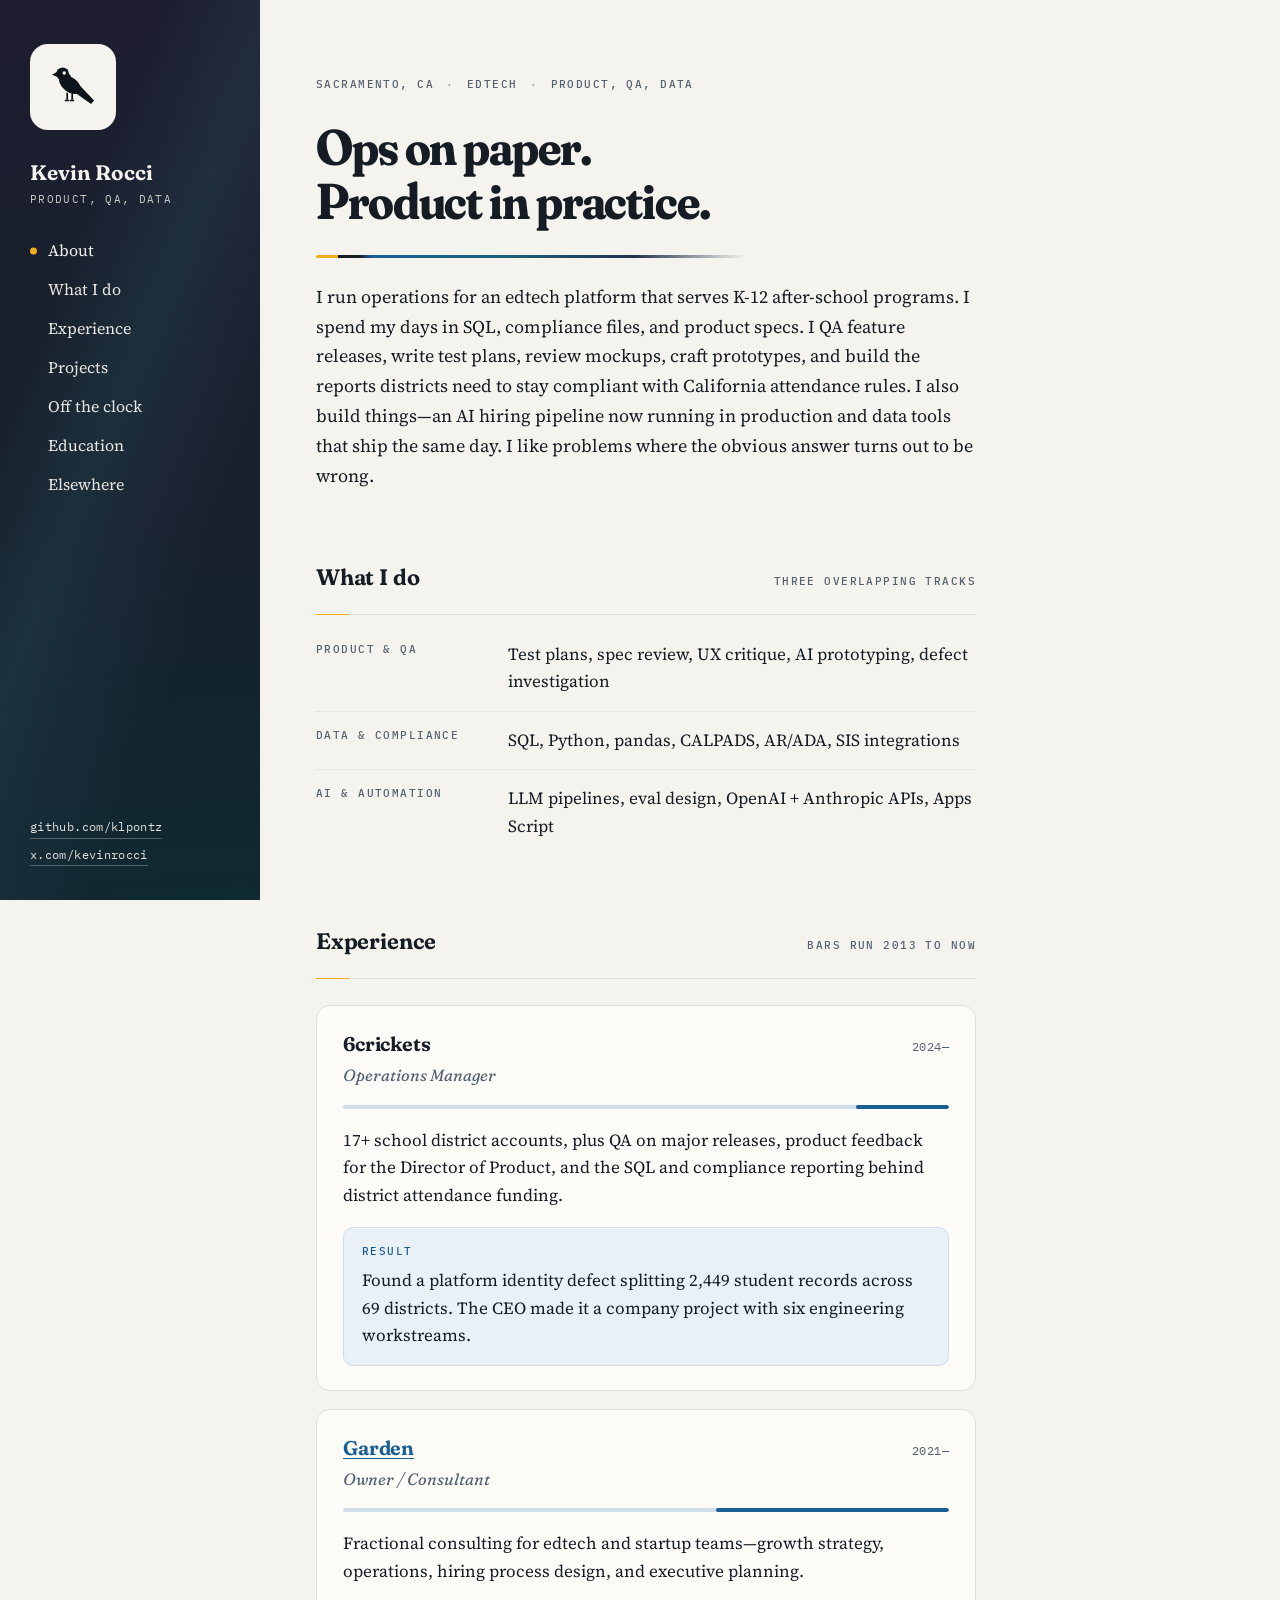
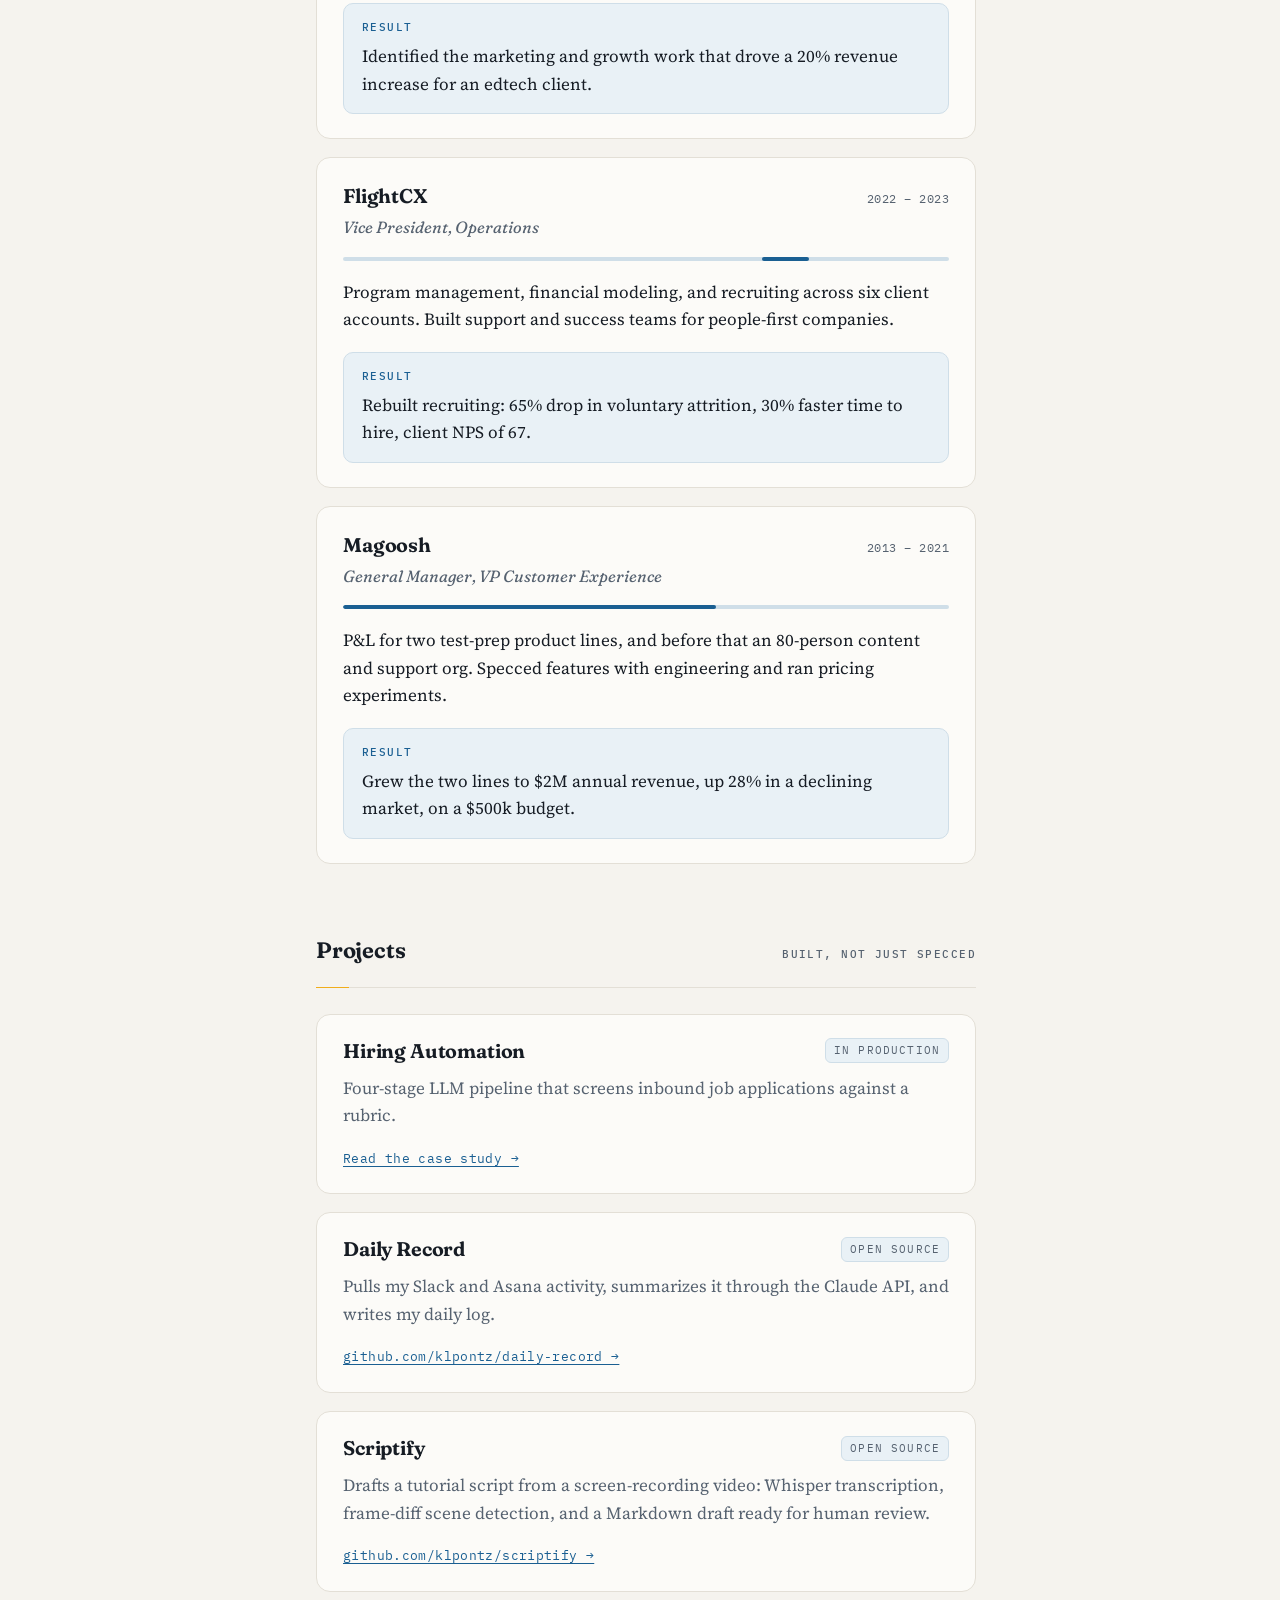
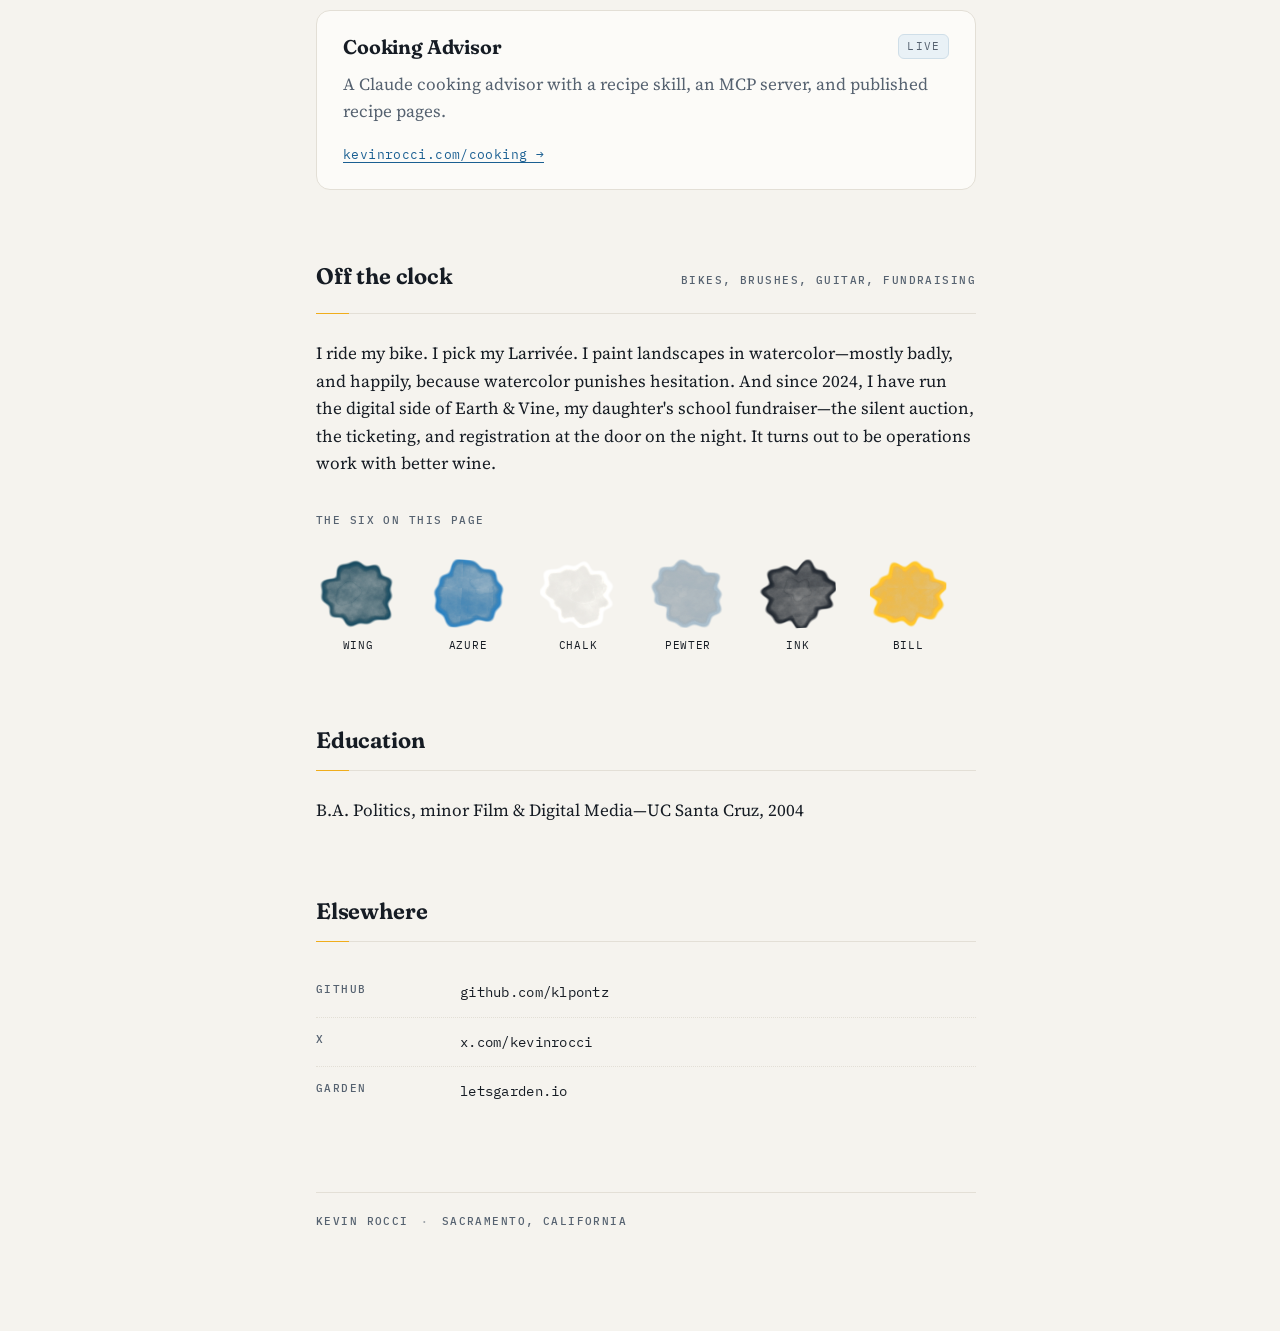
==== work/index.html @ 32b76dc8 "Landing page at /, professional site moves to /work/ Root becomes a plain two-link landing page in t" ====
<!doctype html>
<html lang="en">
<head>
<meta charset="utf-8">
<meta name="viewport" content="width=device-width, initial-scale=1">
<title>Kevin Rocci</title>
<meta name="description" content="Kevin Rocci—product, QA, data in edtech. Sacramento, California.">
<link rel="preconnect" href="https://fonts.googleapis.com">
<link rel="preconnect" href="https://fonts.gstatic.com" crossorigin>
<link rel="stylesheet" href="https://fonts.googleapis.com/css2?family=Fraunces:ital,opsz,wght,SOFT,WONK@0,9..144,300..900,0..100,0..1;1,9..144,300..900,0..100,0..1&family=Source+Serif+4:ital,opsz,wght@0,8..60,300..700;1,8..60,400..600&family=IBM+Plex+Mono:wght@400;500&display=swap">
<link rel="icon" href="../favicon.svg" type="image/svg+xml">
<link rel="stylesheet" href="../style.css">
</head>
<body class="home">

<div class="shell">

  <aside class="rail">
    <div class="monogram" role="img" aria-label="Yellow-billed magpie"><svg viewBox="0 0 32 32" aria-hidden="true"> <mask id="magpie-eye"> <rect width="32" height="32" fill="#fff"/> <circle cx="10.6" cy="7.4" r="1.05" fill="#000"/> </mask> <g fill="currentColor" mask="url(#magpie-eye)"> <path d="M0 -3.0 L16.5 -1.4 L16.5 1.4 L0 3.0 Z" transform="translate(15.6 14.6) rotate(41)"/> <ellipse cx="14.2" cy="14.6" rx="7.6" ry="4.5" transform="rotate(36 14.2 14.6)"/> <ellipse cx="11.2" cy="10.6" rx="3.7" ry="3.4"/> <circle cx="9.6" cy="7.9" r="3.9"/> <path d="M6.6 6.4 L3.1 8.4 L6.8 10.0 Z"/> <path d="M11.9 19.5h1.05v4.3h-1.05z M15.0 19.4h1.05v4.4h-1.05z"/> <path d="M10.9 23.8h2.7v0.95h-2.7z M14.0 23.8h2.7v0.95h-2.7z"/> </g> </svg></div>
    <div>
      <p class="rail-name">Kevin Rocci</p>
      <p class="rail-role">Product, QA, Data</p>
    </div>

    <nav class="nav" aria-label="Sections">
      <a href="#about">About</a>
      <a href="#what-i-do">What I do</a>
      <a href="#experience">Experience</a>
      <a href="#projects">Projects</a>
      <a href="#off-the-clock">Off the clock</a>
      <a href="#education">Education</a>
      <a href="#elsewhere">Elsewhere</a>
    </nav>

    <div class="rail-foot">
      <a href="https://github.com/klpontz">github.com/klpontz</a>
      <a href="https://x.com/kevinrocci">x.com/kevinrocci</a>
    </div>
  </aside>

  <main>
    <div class="col">

      <header id="about">
        <p class="label" style="margin:0 0 26px">Sacramento, CA  <span class="sep">·</span>  Edtech  <span class="sep">·</span>  Product, QA, Data</p>
        <h1>Ops on paper.<br>Product in practice.</h1>
        <div class="rule"></div>
        <p class="intro">I run operations for an edtech platform that serves K&#8209;12 after-school programs. I spend my days in SQL, compliance files, and product specs. I QA feature releases, write test plans, review mockups, craft prototypes, and build the reports districts need to stay compliant with California attendance rules. I also build things—an AI hiring pipeline now running in production and data tools that ship the same day. I like problems where the obvious answer turns out to be wrong.</p>
      </header>

      <section id="what-i-do">
        <div class="sec-head">
          <h2>What I do</h2>
          <p class="label">Three overlapping tracks</p>
        </div>
        <dl class="skills">
          <div class="skill">
            <dt class="label">Product &amp; QA</dt>
            <dd>Test plans, spec review, UX critique, AI prototyping, defect investigation</dd>
          </div>
          <div class="skill">
            <dt class="label">Data &amp; Compliance</dt>
            <dd>SQL, Python, pandas, CALPADS, AR/ADA, SIS integrations</dd>
          </div>
          <div class="skill">
            <dt class="label">AI &amp; Automation</dt>
            <dd>LLM pipelines, eval design, OpenAI + Anthropic APIs, Apps Script</dd>
          </div>
        </dl>
      </section>

      <section id="experience">
        <div class="sec-head">
          <h2>Experience</h2>
          <p class="label">Bars run 2013 to now</p>
        </div>

        <div class="cards">

          <article class="card">
            <div class="card-head">
              <div>
                <h3>6crickets</h3>
                <p class="binomial">Operations Manager</p>
              </div>
              <span class="when">2024—</span>
            </div>
            <div class="span"><i style="--a:84.6%; --w:15.4%"></i></div>
            <p class="did">17+ school district accounts, plus QA on major releases, product feedback for the Director of Product, and the SQL and compliance reporting behind district attendance funding.</p>
            <div class="note">
              <span class="label">Result</span>
              <p>Found a platform identity defect splitting 2,449 student records across 69 districts. The CEO made it a company project with six engineering workstreams.</p>
            </div>
          </article>

          <article class="card">
            <div class="card-head">
              <div>
                <h3><a href="https://letsgarden.io/">Garden</a></h3>
                <p class="binomial">Owner / Consultant</p>
              </div>
              <span class="when">2021—</span>
            </div>
            <div class="span"><i style="--a:61.5%; --w:38.5%"></i></div>
            <p class="did">Fractional consulting for edtech and startup teams—growth strategy, operations, hiring process design, and executive planning.</p>
            <div class="note">
              <span class="label">Result</span>
              <p>Identified the marketing and growth work that drove a 20% revenue increase for an edtech client.</p>
            </div>
          </article>

          <article class="card">
            <div class="card-head">
              <div>
                <h3>FlightCX</h3>
                <p class="binomial">Vice President, Operations</p>
              </div>
              <span class="when">2022 – 2023</span>
            </div>
            <div class="span"><i style="--a:69.2%; --w:7.7%"></i></div>
            <p class="did">Program management, financial modeling, and recruiting across six client accounts. Built support and success teams for people-first companies.</p>
            <div class="note">
              <span class="label">Result</span>
              <p>Rebuilt recruiting: 65% drop in voluntary attrition, 30% faster time to hire, client NPS of 67.</p>
            </div>
          </article>

          <article class="card">
            <div class="card-head">
              <div>
                <h3>Magoosh</h3>
                <p class="binomial">General Manager, VP Customer Experience</p>
              </div>
              <span class="when">2013 – 2021</span>
            </div>
            <div class="span"><i style="--a:0%; --w:61.5%"></i></div>
            <p class="did">P&amp;L for two test-prep product lines, and before that an 80-person content and support org. Specced features with engineering and ran pricing experiments.</p>
            <div class="note">
              <span class="label">Result</span>
              <p>Grew the two lines to $2M annual revenue, up 28% in a declining market, on a $500k budget.</p>
            </div>
          </article>

        </div>
      </section>

      <section id="projects">
        <div class="sec-head">
          <h2>Projects</h2>
          <p class="label">Built, not just specced</p>
        </div>

        <div class="cards proj">

          <article class="card">
            <div class="card-head">
              <h3>Hiring Automation</h3>
              <span class="tag">In production</span>
            </div>
            <p class="did">Four-stage LLM pipeline that screens inbound job applications against a rubric.</p>
            <p class="go-row"><a class="go" href="hiring-automation/">Read the case study &rarr;</a></p>
          </article>

          <article class="card">
            <div class="card-head">
              <h3>Daily Record</h3>
              <span class="tag">Open source</span>
            </div>
            <p class="did">Pulls my Slack and Asana activity, summarizes it through the Claude API, and writes my daily log.</p>
            <p class="go-row"><a class="go" href="https://github.com/klpontz/daily-record">github.com/klpontz/daily-record &rarr;</a></p>
          </article>

          <article class="card">
            <div class="card-head">
              <h3>Scriptify</h3>
              <span class="tag">Open source</span>
            </div>
            <p class="did">Drafts a tutorial script from a screen-recording video: Whisper transcription, frame-diff scene detection, and a Markdown draft ready for human review.</p>
            <p class="go-row"><a class="go" href="https://github.com/klpontz/scriptify">github.com/klpontz/scriptify &rarr;</a></p>
          </article>

          <article class="card">
            <div class="card-head">
              <h3>Cooking Advisor</h3>
              <span class="tag">Live</span>
            </div>
            <p class="did">A Claude cooking advisor with a recipe skill, an MCP server, and published recipe pages.</p>
            <p class="go-row"><a class="go" href="/cooking/">kevinrocci.com/cooking &rarr;</a></p>
          </article>

        </div>
      </section>

      <section id="off-the-clock">
        <div class="sec-head">
          <h2>Off the clock</h2>
          <p class="label">Bikes, brushes, guitar, fundraising</p>
        </div>
        <p style="margin:0">I ride my bike. I pick my Larriv&eacute;e. I paint landscapes in watercolor&mdash;mostly badly, and happily, because watercolor punishes hesitation. And since 2024, I have run the digital side of Earth &amp; Vine, my daughter's school fundraiser&mdash;the silent auction, the ticketing, and registration at the door on the night. It turns out to be operations work with better wine.</p>

        <p class="label" style="margin:34px 0 0">The six on this page</p>
        <div class="swatches">
          <div class="chip-wrap"><div class="chip c1"></div><span class="chip-name">Wing</span></div>
          <div class="chip-wrap"><div class="chip c2"></div><span class="chip-name">Azure</span></div>
          <div class="chip-wrap"><div class="chip c3"></div><span class="chip-name">Chalk</span></div>
          <div class="chip-wrap"><div class="chip c4"></div><span class="chip-name">Pewter</span></div>
          <div class="chip-wrap"><div class="chip c5"></div><span class="chip-name">Ink</span></div>
          <div class="chip-wrap"><div class="chip c6"></div><span class="chip-name">Bill</span></div>
        </div>
      </section>

      <section id="education">
        <div class="sec-head">
          <h2>Education</h2>
        </div>
        <p style="margin:0">B.A. Politics, minor Film &amp; Digital Media—UC Santa Cruz, 2004</p>
      </section>

      <section id="elsewhere">
        <div class="sec-head">
          <h2>Elsewhere</h2>
        </div>
        <div class="links">
          <a href="https://github.com/klpontz">
            <span class="label">GitHub</span>
            <span class="dest">github.com/klpontz</span>
          </a>
          <a href="https://x.com/kevinrocci">
            <span class="label">X</span>
            <span class="dest">x.com/kevinrocci</span>
          </a>
          <a href="https://letsgarden.io/">
            <span class="label">Garden</span>
            <span class="dest">letsgarden.io</span>
          </a>
        </div>

        <footer>
          <p class="label" style="margin:0">Kevin Rocci  <span class="sep">·</span>  Sacramento, California</p>
        </footer>
      </section>

    </div>
  </main>
</div>

<script src="../nav.js"></script>
</body>
</html>
---- style.css ----
/* ------------------------------------------------------------------
   kevinrocci.com — shared stylesheet

   Palette      Yellow-billed magpie (Pica nuttalli), a Central Valley
                endemic. Two large neutral fields interrupted by two
                saturated marks — the iridescent wing and the bill.
                See the :root block for the six values and the reasoning.

   Layout       Fixed 260px iridescent rail, chalk content column.
                Collapses to a top bar under 880px.
   Type         Fraunces (display, WONK axis on — the wobble is the
                point), Source Serif 4 (body), IBM Plex Mono (labels).
   Cards        Field-guide entries, not data tables. Employer reads as
                a common name, role as its binomial in italic. Each card
                carries a span bar on a shared 2013–now axis, so reading
                down the stack shows the arc.
   Theme        Deliberately single-theme. Every color painted
                explicitly, so the page holds on any ground.
   Swatches     Real PNG washes, generated by tools/make-swatches.py
                into img/magpie/. Re-run to reroll, or change SEED for a
                different set of accidents. To use hand-painted scans
                instead, drop them in under the same six filenames.

   Page classes body.home and body.case carry the few divergences.
   ------------------------------------------------------------------ */

:root {
  /* ------------------------------------------------------------------
     Yellow-billed magpie (Pica nuttalli) — a Central Valley endemic,
     which is to say it lives here and almost nowhere else.

     The bird is built from two enormous neutral fields interrupted by
     exactly two saturated marks: the iridescent wing and the bill. The
     page is built the same way. Nothing sits in the middle.

     The black is never #000 — a magpie's black is structural colour,
     shifting blue, green and violet with the angle of the light. The
     rail carries that shift. The white is warm, not paper-white.
     ------------------------------------------------------------------ */
  --ground:    #F5F3EE;  /* belly and scapulars */
  --surface:   #FCFBF8;  /* the same, one step up */
  --text:      #161C24;  /* head and breast */
  --text-soft: #566270;
  --rail-bg:   #17202B;  /* base of the iridescent black */
  --rail-deep: #0E141B;
  --rail-fg-rgb: 245, 243, 238;
  --accent:    #1A5F92;  /* the blue that catches the light */
  --fill-edge: #CFDEE8;
  --fill:      #E9F1F6;
  --spark:     #F0AD1B;  /* bill and eye ring */
  --line:      #E3DFD6;

  /* Iridescence, sampled across the wing and tail. Violet at the head
     end, teal at the tail end — the direction the bird actually runs. */
  --irid-violet: #1E1D30;
  --irid-blue:   #17202B;
  --irid-teal:   #102A31;

  --rail-w: 260px;
  --display: "Fraunces", "Source Serif 4", Charter, Georgia, serif;
  --serif: "Source Serif 4", Charter, "Iowan Old Style", Georgia, serif;
  --mono:  "IBM Plex Mono", ui-monospace, SFMono-Regular, Menlo, monospace;
}

* { box-sizing: border-box; }

html { -webkit-text-size-adjust: 100%; }

body {
  margin: 0;
  background: var(--ground);
  color: var(--text);
  font-family: var(--serif);
  font-size: 17px;
  line-height: 1.62;
  -webkit-font-smoothing: antialiased;
}

img { max-width: 100%; }

a { color: var(--accent); text-decoration-thickness: 1px; text-underline-offset: 3px; }
a:hover { color: var(--text); text-decoration-color: var(--spark); }
:focus-visible { outline: 2px solid var(--spark); outline-offset: 3px; border-radius: 4px; }

/* Separator in metadata strips. It is a word of its own, so the line
   can break either side of it — &nbsp; on both sides glues the whole
   strip into one token and overflows narrow screens. */
.sep { opacity: 0.55; padding: 0 0.35em; }

.label {
  font-family: var(--mono);
  font-size: 11px;
  font-weight: 500;
  letter-spacing: 0.13em;
  text-transform: uppercase;
  color: var(--text-soft);
}

/* ---------- shell ---------- */

.shell { display: flex; min-height: 100vh; align-items: stretch; }

/* ---------- rail ---------- */

.rail {
  width: var(--rail-w);
  flex: 0 0 var(--rail-w);
  /* Structural colour, not pigment. A magpie's black is an
     interference effect, so it shifts violet at the head and teal down
     the tail. Two stacked gradients: the body shift, and a soft sheen
     raking across it the way light catches the barbs. */
  background:
    linear-gradient(112deg,
      transparent 26%,
      rgba(64, 148, 168, 0.13) 45%,
      rgba(96, 122, 190, 0.07) 56%,
      transparent 72%),
    linear-gradient(176deg,
      var(--irid-violet) 0%,
      var(--irid-blue) 42%,
      var(--irid-blue) 58%,
      var(--irid-teal) 100%);
  background-color: var(--rail-bg);
  color: var(--ground);
  padding: 44px 30px 34px;
  display: flex;
  flex-direction: column;
  gap: 30px;
  position: sticky;
  top: 0;
  height: 100vh;
}
body.case .rail { padding: 40px 30px 34px; gap: 26px; }

.back {
  font-family: var(--mono);
  font-size: 11.5px;
  letter-spacing: 0.08em;
  text-transform: uppercase;
  color: rgba(var(--rail-fg-rgb), 0.88);
  text-decoration: none;
}
.back:hover { color: var(--spark); }

/* The white block on the dark rail is the magpie's scapular patch —
   the one hard-edged white shape on an otherwise black bird. It is why
   the mark sits in a filled box rather than floating free, and why the
   favicon repeats the same box. */
.monogram {
  width: 86px; height: 86px;
  background: var(--ground);
  color: var(--rail-deep);
  display: grid; place-items: center;
  border-radius: 18px;
  text-decoration: none;
}
.monogram svg { width: 52px; height: 52px; display: block; }
body.case .monogram { width: 74px; height: 74px; border-radius: 16px; }
body.case .monogram svg { width: 45px; height: 45px; }
a.monogram:hover { color: var(--accent); }

.rail-name { font-size: 21px; font-weight: 600; line-height: 1.2; margin: 0; }
body.case .rail-name { font-size: 19px; line-height: 1.25; }

.rail-role {
  font-family: var(--mono); font-size: 10.5px; letter-spacing: 0.13em;
  text-transform: uppercase; color: rgba(var(--rail-fg-rgb), 0.80); margin: 6px 0 0;
}

.nav { display: flex; flex-direction: column; gap: 1px; margin-top: -6px; }
body.case .nav { margin-top: 0; }

.nav a {
  position: relative; display: block;
  padding: 6px 0 6px 18px;
  font-size: 16px;
  color: rgba(var(--rail-fg-rgb), 0.94);
  text-decoration: none;
  transition: color 140ms ease;
}
body.case .nav a { padding: 5px 0 5px 18px; font-size: 15.5px; }

.nav a::before {
  content: ""; position: absolute; left: 0; top: 50%;
  width: 7px; height: 7px; border-radius: 50%;
  background: var(--spark);
  transform: translateY(-50%) scale(0);
  transition: transform 160ms ease;
}
.nav a:hover, .nav a.is-active { color: var(--ground); }
.nav a.is-active::before { transform: translateY(-50%) scale(1); }

.rail-foot { margin-top: auto; display: flex; flex-direction: column; gap: 6px; }
.rail-foot a {
  font-family: var(--mono); font-size: 12px; letter-spacing: 0.03em;
  color: rgba(var(--rail-fg-rgb), 0.92); text-decoration: none;
  border-bottom: 1px solid rgba(var(--rail-fg-rgb), 0.28);
  align-self: flex-start; padding-bottom: 1px;
}
.rail-foot a:hover { color: var(--ground); border-bottom-color: var(--spark); }

/* ---------- content ---------- */

main { flex: 1 1 auto; min-width: 0; padding: 76px 56px 100px; }
body.case main { padding: 72px 56px 110px; }

.col { max-width: 660px; }
body.case .col { max-width: 680px; }

h1 {
  font-size: clamp(2.4rem, 4.6vw, 3.15rem);
  font-weight: 600; line-height: 1.08; letter-spacing: -0.015em;
  margin: 0; text-wrap: balance;
}
body.case h1 { font-size: clamp(2.2rem, 4.2vw, 2.95rem); line-height: 1.1; }

/* The rule reads left to right the way the bird does: bill, head,
   wing, then that ridiculous tail running out to nothing. A
   yellow-billed magpie's tail is longer than its body, so the rule is
   long and thin rather than short and thick. */
.rule {
  width: 100%;
  max-width: 430px;
  height: 3px;
  border-radius: 2px;
  margin: 26px 0 24px;
  background: linear-gradient(90deg,
    var(--spark) 0, var(--spark) 22px,
    var(--text) 22px, var(--text) 42px,
    var(--accent) 56px,
    #1C5E77 46%,
    #23324F 74%,
    rgba(35, 50, 79, 0) 100%);
}
body.case .rule { margin: 24px 0 26px; }

.intro { margin: 0; font-size: 18px; line-height: 1.66; }
.lede { font-size: 18.5px; line-height: 1.6; margin: 0; }

section { margin-top: 68px; scroll-margin-top: 28px; }
body.case section { margin-top: 60px; scroll-margin-top: 26px; }

h2 { font-size: 1.4rem; font-weight: 600; letter-spacing: -0.008em; margin: 0; }
body.case h2 { font-size: 1.45rem; letter-spacing: -0.01em; margin: 0 0 18px; text-wrap: balance; }
h2 .n {
  font-family: var(--mono); font-size: 12px; font-weight: 500;
  letter-spacing: 0.1em; color: var(--accent);
  display: block; margin-bottom: 7px;
}

body.case p { margin: 0 0 17px; }
body.case section p:last-child { margin-bottom: 0; }

strong { font-weight: 600; }

.sec-head {
  display: flex; align-items: baseline; justify-content: space-between; gap: 24px;
  padding-bottom: 12px; margin-bottom: 26px;
  /* A hairline that starts as bill yellow and hands off to the rule
     colour, so every section carries a trace of the same bird. */
  border-bottom: 1px solid transparent;
  border-image: linear-gradient(90deg,
    var(--spark) 0, var(--spark) 34px,
    var(--line) 34px, var(--line) 100%) 1;
}
.sec-head .label { text-align: right; }

/* ---------- what I do ---------- */

.skills { margin: 0; }
.skill {
  display: grid; grid-template-columns: 172px 1fr; gap: 20px;
  padding: 15px 0; border-top: 1px dotted var(--line);
}
.skill:first-child { border-top: none; padding-top: 0; }
.skill dd { margin: 0; }

/* ---------- field-guide cards ---------- */

.cards { display: flex; flex-direction: column; gap: 18px; }

.card {
  background: var(--surface);
  border: 1px solid var(--line);
  border-radius: 14px;
  padding: 22px 26px 24px;
}

.card-head {
  display: flex; align-items: baseline; justify-content: space-between;
  gap: 18px; flex-wrap: wrap;
}
.card-head h3 { margin: 0; font-size: 1.24rem; font-weight: 600; letter-spacing: -0.008em; }
.card-head .when {
  font-family: var(--mono); font-size: 12px; letter-spacing: 0.04em;
  color: var(--text-soft); white-space: nowrap; font-variant-numeric: tabular-nums;
}
.binomial { font-style: italic; font-size: 1.02rem; color: var(--text-soft); margin: 2px 0 0; }

/* span bar on a shared 2013–now axis */
.span {
  height: 4px; background: var(--fill-edge); border-radius: 3px;
  margin: 16px 0 18px; position: relative; overflow: hidden;
}
.span i {
  position: absolute; top: 0; bottom: 0;
  left: var(--a); width: var(--w); min-width: 9px;
  background: var(--accent); border-radius: 3px;
}

.card p.did { margin: 0; }

.note {
  background: var(--fill);
  border: 1px solid var(--fill-edge);
  border-radius: 10px;
  padding: 15px 18px;
  margin-top: 18px;
}
.note .label { display: block; margin-bottom: 6px; color: var(--accent); }
.note p { margin: 0; }
body.case .note { border-radius: 12px; padding: 18px 22px; margin: 22px 0; }
body.case .note p:last-child { margin-bottom: 0; }

/* ---------- projects ---------- */

.proj .card { padding: 20px 26px 22px; }
.proj .card-head { align-items: center; }
.proj p.did { margin-top: 8px; color: var(--text-soft); }
.proj .go { font-family: var(--mono); font-size: 12.5px; letter-spacing: 0.03em; }
.proj .go-row { margin: 14px 0 0; }

.tag {
  font-family: var(--mono); font-size: 10.5px; letter-spacing: 0.11em;
  text-transform: uppercase; color: var(--text-soft);
  background: var(--fill); border: 1px solid var(--fill-edge);
  padding: 3px 8px; border-radius: 6px; white-space: nowrap;
}

/* ---------- watercolor swatches ---------- */

.swatches { display: flex; flex-wrap: wrap; gap: 26px; margin-top: 30px; }
.chip-wrap { width: 84px; text-align: center; }
.chip {
  width: 76px; height: 68px; margin: 0 auto 9px;
  background-repeat: no-repeat;
  background-position: center;
  background-size: contain;
}
.chip-name {
  font-family: var(--mono); font-size: 10.5px; letter-spacing: 0.07em;
  text-transform: uppercase; display: block; color: var(--text);
}
.chip-src {
  font-size: 12.5px; font-style: italic; color: var(--text-soft);
  display: block; line-height: 1.3; margin-top: 2px;
}

.c1 { background-image: url("img/magpie/swatch-wing.png");   transform: rotate(-4deg); }
.c2 { background-image: url("img/magpie/swatch-azure.png");  transform: rotate(3deg); }
.c3 { background-image: url("img/magpie/swatch-chalk.png");  transform: rotate(-2deg); }
.c4 { background-image: url("img/magpie/swatch-pewter.png"); transform: rotate(5deg); }
.c5 { background-image: url("img/magpie/swatch-ink.png");    transform: rotate(-3deg); }
.c6 { background-image: url("img/magpie/swatch-bill.png");   transform: rotate(2deg); }

/* ---------- link list ---------- */

.links { display: flex; flex-direction: column; }
.links a {
  display: grid; grid-template-columns: 124px 1fr; gap: 20px;
  padding: 13px 0; border-top: 1px dotted var(--line);
  text-decoration: none; color: var(--text);
}
.links a:first-child { border-top: none; }
.links a:hover .dest { color: var(--accent); text-decoration: underline; text-underline-offset: 3px; }
.dest { font-family: var(--mono); font-size: 14px; letter-spacing: 0.02em; }


/* ---------- case study only ---------- */

.meta {
  margin: 30px 0 0;
  border-top: 1px solid var(--line);
  border-bottom: 1px solid var(--line);
  padding: 6px 0;
}
.meta div { display: grid; grid-template-columns: 92px 1fr; gap: 20px; padding: 9px 0; }
.meta div + div { border-top: 1px dotted var(--line); }
.meta p { margin: 0; font-size: 16px; }

/* the four stages are a real sequence, so they are numbered */
.stages { list-style: none; margin: 0; padding: 0; counter-reset: s; }
.stages li {
  counter-increment: s;
  display: grid; grid-template-columns: 46px 1fr; gap: 20px;
  padding: 16px 0;
  border-top: 1px solid var(--line);
}
.stages li:first-child { border-top: none; padding-top: 4px; }
.stages li::before {
  content: counter(s, decimal-leading-zero);
  font-family: var(--mono); font-size: 13px; color: var(--accent);
  padding-top: 4px;
}
.stages h3 { margin: 0 0 3px; font-size: 1.06rem; font-weight: 600; }
.stages p { margin: 0; color: var(--text-soft); }

.find { margin: 26px 0; }
.find h3 { font-size: 1.06rem; font-weight: 600; margin: 0 0 6px; text-wrap: balance; }
.find + .find { border-top: 1px solid var(--line); padding-top: 22px; }

ul.plain { margin: 0 0 17px; padding-left: 20px; }
ul.plain li { margin-bottom: 8px; }

.scroller { overflow-x: auto; border-radius: 12px; border: 1px solid var(--line); background: var(--surface); }
table { border-collapse: collapse; width: 100%; min-width: 520px; font-size: 15.5px; }
th, td { text-align: left; padding: 12px 18px; vertical-align: top; }
thead th {
  font-family: var(--mono); font-size: 10.5px; letter-spacing: 0.12em;
  text-transform: uppercase; color: var(--text-soft); font-weight: 500;
  border-bottom: 1px solid var(--line);
}
tbody tr + tr td { border-top: 1px dotted var(--line); }
tbody td:first-child { padding-right: 26px; }

/* ---------- footer ---------- */

footer { margin-top: 76px; padding-top: 20px; border-top: 1px solid var(--line); }
body.case footer {
  margin-top: 66px;
  display: flex; flex-wrap: wrap; gap: 14px 26px; align-items: baseline;
}

/* ---------- motion ---------- */

@media (prefers-reduced-motion: reduce) { * { transition: none !important; } }

/* ---------- narrow ---------- */

@media (max-width: 880px) {
  .shell { flex-direction: column; }
  .rail, body.case .rail {
    width: 100%; flex: none; height: auto; position: static;
    padding: 26px 24px 22px; gap: 18px;
  }
  .monogram, body.case .monogram { width: 58px; height: 58px; font-size: 24px; border-radius: 11px; }
  .nav, body.case .nav { flex-direction: row; flex-wrap: wrap; gap: 4px 20px; margin-top: 0; }
  .nav a, body.case .nav a { padding: 2px 0 2px 15px; font-size: 15px; }
  .rail-foot { margin-top: 4px; flex-direction: row; flex-wrap: wrap; gap: 16px; }
  main, body.case main { padding: 40px 24px 64px; }
  .skill { grid-template-columns: 1fr; gap: 4px; }
  .card { padding: 19px 20px 21px; }
  .links a { grid-template-columns: 1fr; gap: 3px; }
  .meta div { grid-template-columns: 1fr; gap: 2px; }
  .stages li { grid-template-columns: 1fr; gap: 4px; }
  .stages li::before { padding-top: 0; }
}

/* ------------------------------------------------------------------
   Display face — Fraunces with the WONK axis on.

   Fraunces is a variable "old-style" face with two joy axes: SOFT
   rounds the terminals, WONK swaps in the wobbly single-storey
   alternates. Both are turned up here on purpose. The body face stays
   Source Serif 4, which is quiet enough to read a long case study in.
   Set opsz per size so the large type keeps its contrast.
   ------------------------------------------------------------------ */

h1, h2, h3, .rail-name, .monogram {
  font-family: var(--display);
  font-variation-settings: "SOFT" 60, "WONK" 1;
  font-optical-sizing: auto;
}

h1 {
  font-weight: 700;
  letter-spacing: -0.022em;
  font-variation-settings: "opsz" 120, "SOFT" 70, "WONK" 1;
}
body.case h1 { font-variation-settings: "opsz" 96, "SOFT" 70, "WONK" 1; }

h2 { font-weight: 650; font-variation-settings: "opsz" 40, "SOFT" 60, "WONK" 1; }
h3, .card-head h3 { font-weight: 650; font-variation-settings: "opsz" 24, "SOFT" 60, "WONK" 1; }

.rail-name { font-weight: 650; font-variation-settings: "opsz" 24, "SOFT" 60, "WONK" 1; }
.monogram { font-weight: 700; font-variation-settings: "opsz" 72, "SOFT" 80, "WONK" 1; }

/* The binomial reads as a field-guide sub-name, so it takes the
   display face in italic rather than the body italic. */
.binomial {
  font-family: var(--display);
  font-variation-settings: "opsz" 20, "SOFT" 70, "WONK" 1;
  font-weight: 400;
}

/* ------------------------------------------------------------------
   Small moments — the difference between a resume and a person.
   ------------------------------------------------------------------ */

/* Cards lift a hair on hover. Enough to feel alive, not enough to
   distract while reading. */
.card { transition: transform 200ms ease, border-color 200ms ease; }
.cards a:focus-visible ~ .card { border-color: var(--spark); }
.proj .card:hover, .cards .card:hover {
  transform: translateY(-2px);
  border-color: var(--fill-edge);
}

/* The swatches tilt when you point at them, the way a paint chip does
   when you pick it up. Each already sits at its own angle. */
.chip { transition: transform 260ms cubic-bezier(.34,1.4,.64,1); }
.chip-wrap:hover .chip { transform: rotate(0deg) scale(1.14); }

/* The monogram is the only mark on the page, so let it react. */
.monogram { transition: transform 240ms cubic-bezier(.34,1.4,.64,1); }
.rail:hover .monogram { transform: rotate(-3deg); }

@media (prefers-reduced-motion: reduce) {
  .card:hover, .chip-wrap:hover .chip, .rail:hover .monogram { transform: none; }
}

/* ------------------------------------------------------------------
   Mobile top bar

   Below 880px the rail becomes a block at the top of the page and
   scrolls away, which left no navigation once you were reading. This
   is the replacement: the rail still opens the page in full, and once
   it scrolls out of reach a compact bar slides down carrying the mark,
   the name and a menu.

   It is position: fixed rather than sticky. A sticky element that
   changes height shifts the content below it; fixed is out of flow, so
   the bar arrives without the page moving under the reader.

   Built by nav.js from the rail's own mark and links — see the note
   there. Hidden entirely on desktop, where the rail is always present.
   ------------------------------------------------------------------ */

.topbar { display: none; }

@media (max-width: 880px) {

  .topbar {
    display: block;
    position: fixed;
    top: 0; left: 0; right: 0;
    z-index: 80;
    /* Same structural colour as the rail, so the bar reads as the rail
       arriving rather than as a second piece of furniture. */
    background:
      linear-gradient(112deg,
        transparent 24%,
        rgba(64, 148, 168, 0.14) 46%,
        rgba(96, 122, 190, 0.08) 58%,
        transparent 74%),
      linear-gradient(160deg, var(--irid-violet) 0%, var(--irid-blue) 70%, var(--irid-teal) 100%);
    background-color: var(--rail-bg);
    color: var(--ground);
    transform: translateY(-101%);
    transition: transform 280ms cubic-bezier(0.4, 0, 0.2, 1);
    box-shadow: 0 8px 24px rgba(12, 16, 22, 0.22);
  }
  .topbar.is-visible { transform: translateY(0); }

  .topbar-row {
    display: flex;
    align-items: center;
    gap: 12px;
    padding: 9px 20px;
  }

  .topbar-mark {
    flex: none;
    width: 38px; height: 38px;
    display: grid; place-items: center;
    background: var(--ground);
    color: var(--rail-deep);
    border-radius: 10px;
    text-decoration: none;
  }
  .topbar-mark svg { width: 25px; height: 25px; display: block; }

  .topbar-name {
    font-family: var(--display);
    font-variation-settings: "opsz" 24, "SOFT" 60, "WONK" 1;
    font-weight: 650;
    font-size: 17px;
    line-height: 1.2;
    min-width: 0;
    overflow: hidden;
    text-overflow: ellipsis;
    white-space: nowrap;
  }

  .topbar-toggle {
    margin-left: auto;
    flex: none;
    /* 44px is the smallest comfortable touch target. The bars inside
       are 18px wide; the rest is thumb room. */
    width: 44px; height: 44px;
    padding: 13px;
    background: none;
    border: 0;
    border-radius: 9px;
    cursor: pointer;
    display: grid;
    align-content: center;
    gap: 4px;
  }
  .topbar-toggle span {
    display: block;
    height: 2px;
    border-radius: 2px;
    background: rgba(var(--rail-fg-rgb), 0.92);
    transition: transform 220ms cubic-bezier(0.4, 0, 0.2, 1),
                opacity 140ms ease;
  }
  .topbar.is-open .topbar-toggle span:nth-child(1) { transform: translateY(6px) rotate(45deg); }
  .topbar.is-open .topbar-toggle span:nth-child(2) { opacity: 0; }
  .topbar.is-open .topbar-toggle span:nth-child(3) { transform: translateY(-6px) rotate(-45deg); }

  .topbar-menu {
    max-height: 0;
    overflow: hidden;
    transition: max-height 280ms cubic-bezier(0.4, 0, 0.2, 1);
  }
  .topbar.is-open .topbar-menu {
    max-height: 72vh;
    overflow-y: auto;
    border-top: 1px solid rgba(var(--rail-fg-rgb), 0.16);
  }

  .topbar-menu a {
    display: block;
    padding: 12px 20px;
    font-size: 16px;
    color: rgba(var(--rail-fg-rgb), 0.94);
    text-decoration: none;
    border-top: 1px solid rgba(var(--rail-fg-rgb), 0.09);
  }
  .topbar-menu a:first-child { border-top: none; }
  .topbar-menu a.is-active {
    color: var(--ground);
    box-shadow: inset 3px 0 0 var(--spark);
  }

  /* Anchor jumps must clear the fixed bar. */
  section, header[id] { scroll-margin-top: 68px; }
}

@media (prefers-reduced-motion: reduce) {
  .topbar, .topbar-menu, .topbar-toggle span { transition: none !important; }
}
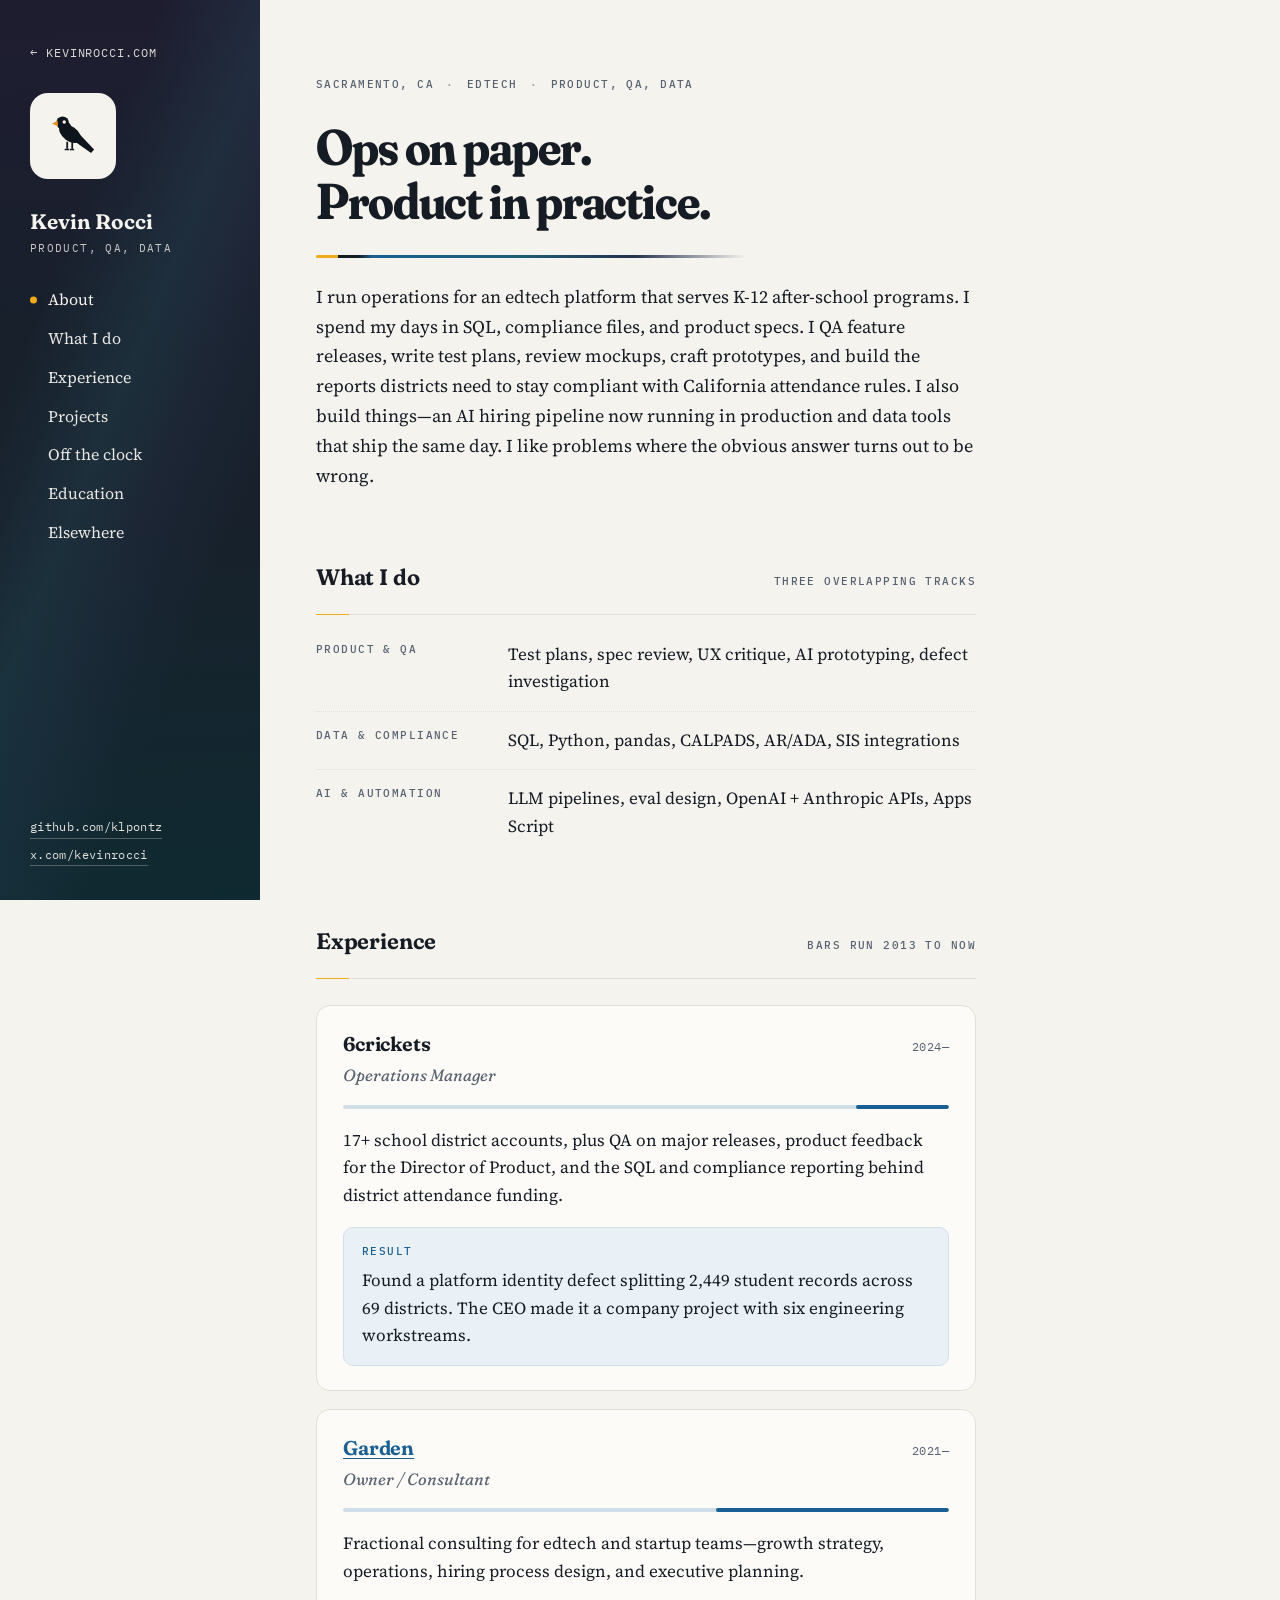
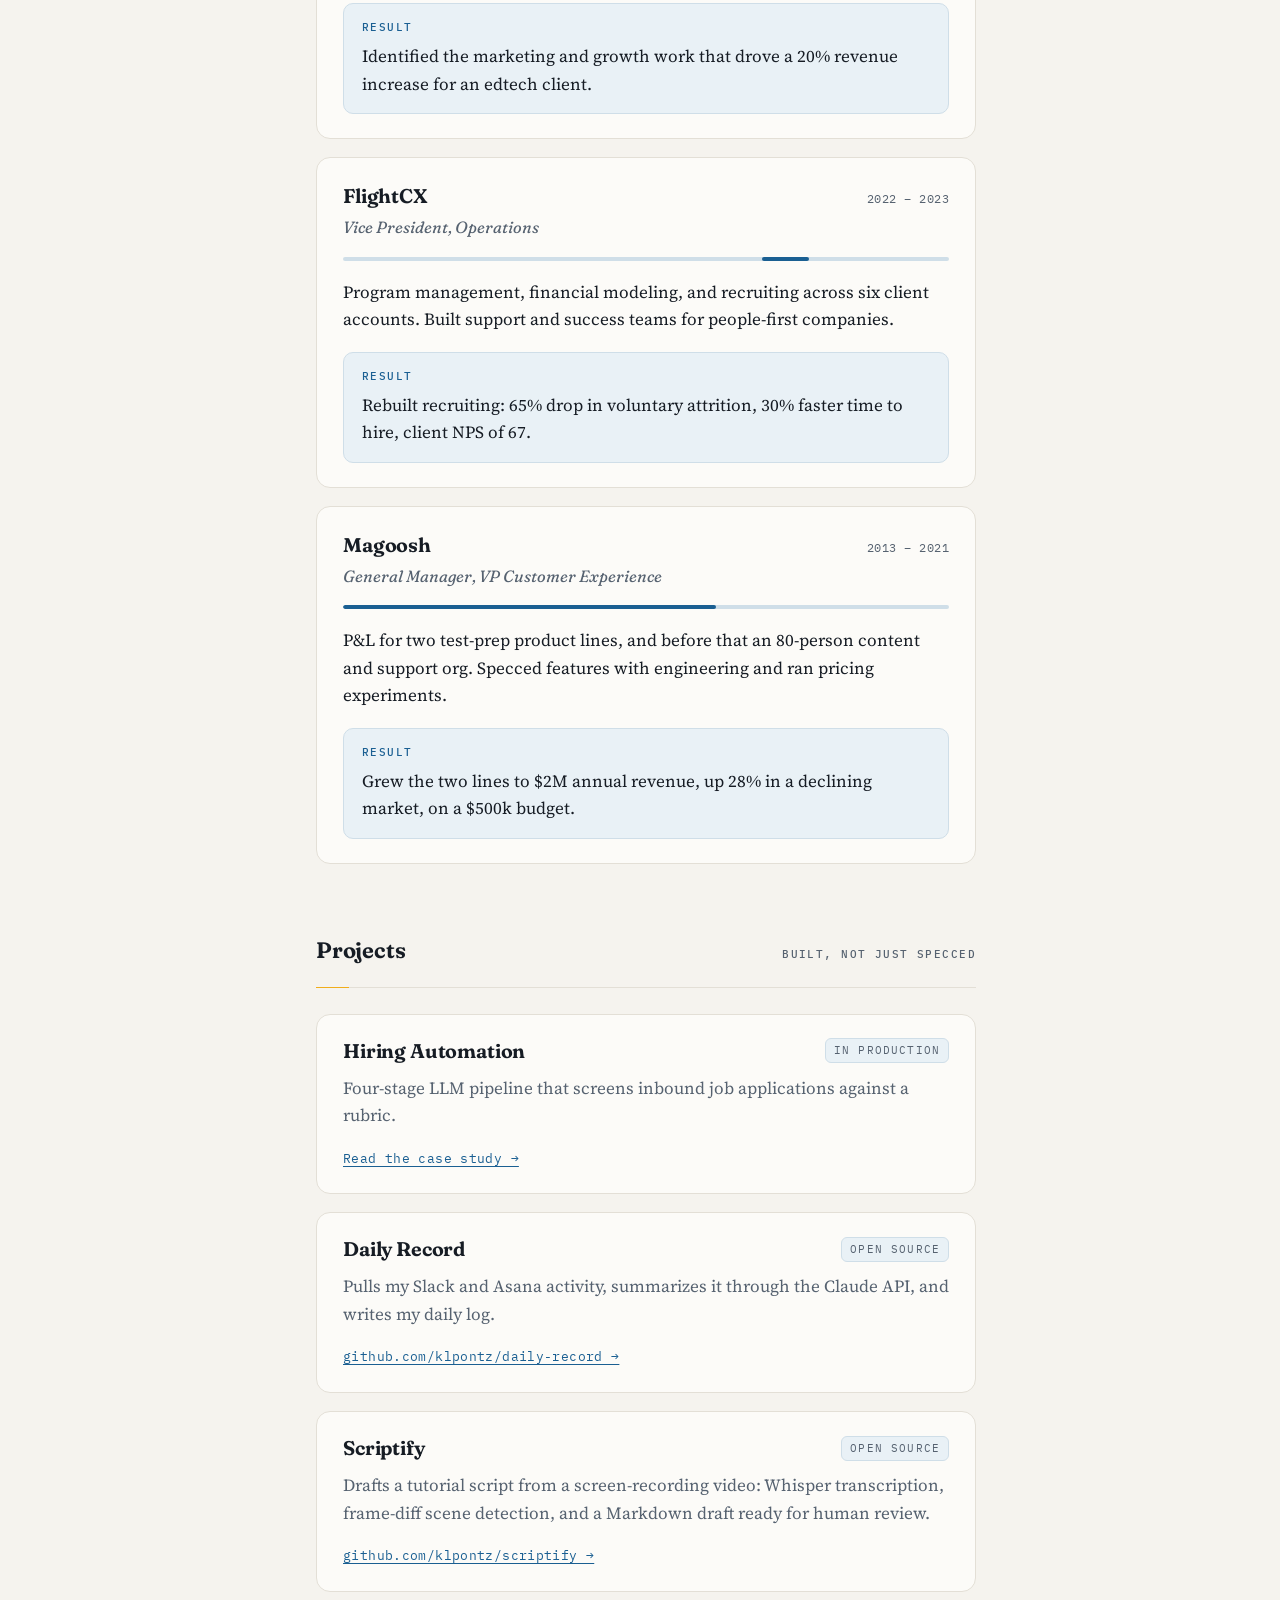
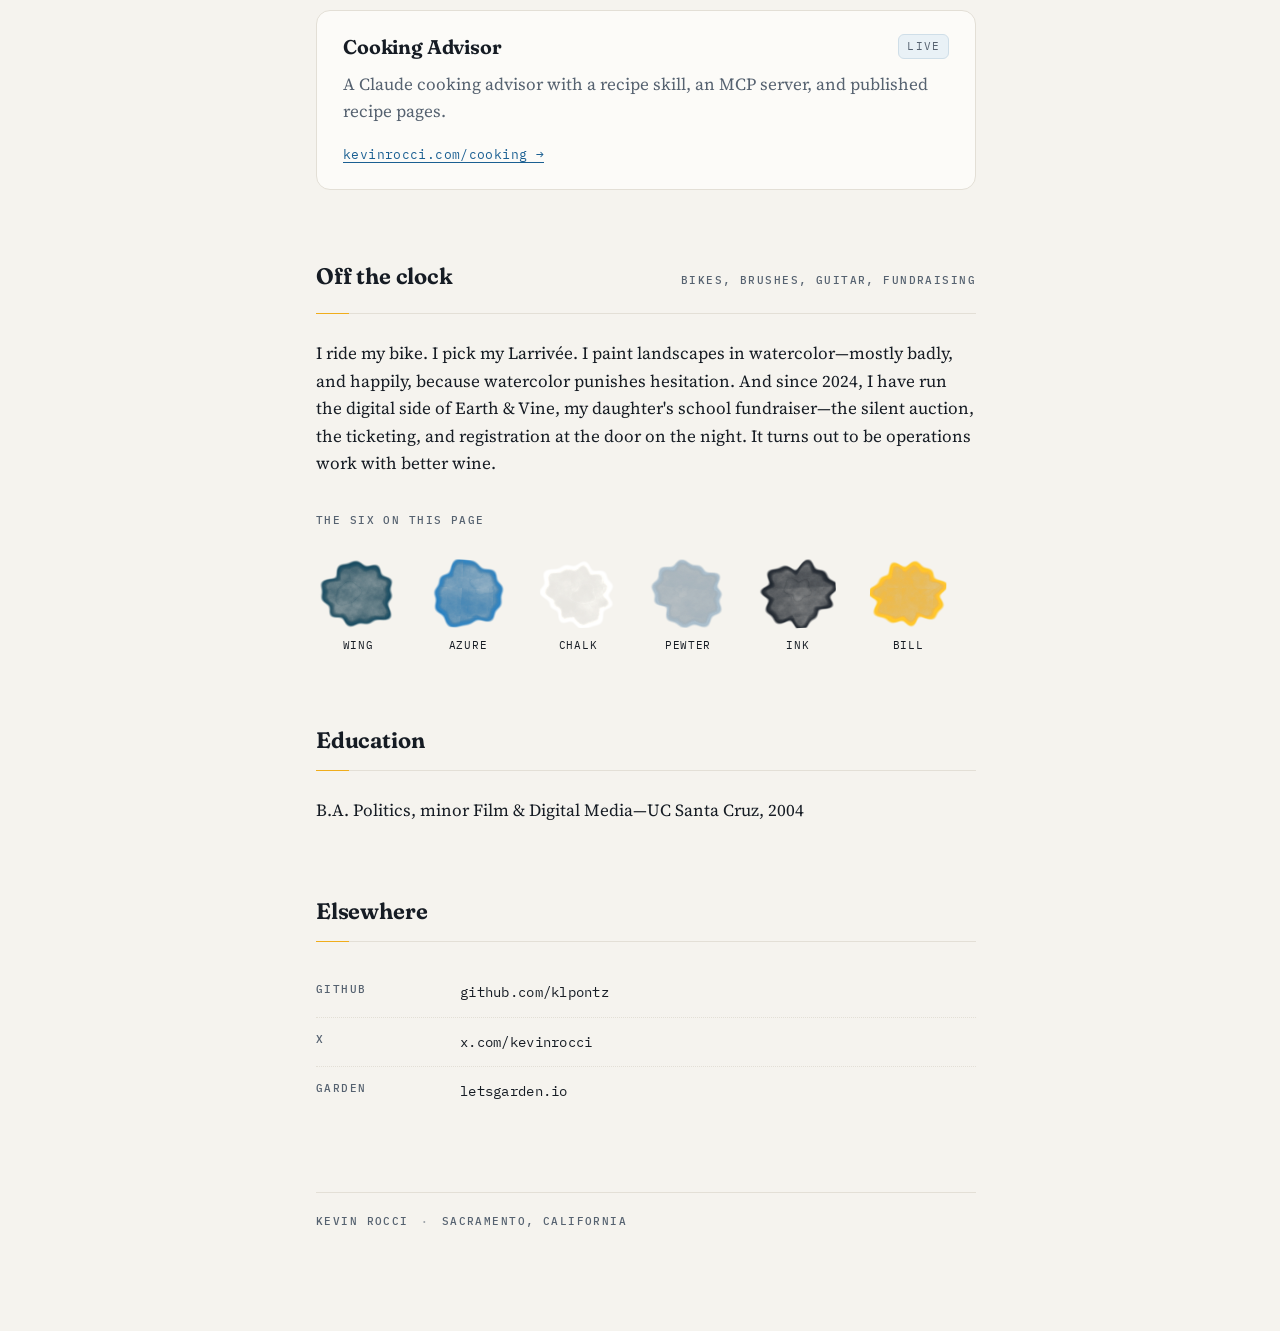
==== commit 4dc12ca0: "Orange bill, hopping magpie, and a link home from /work/ The bill takes its own --bill colour, one s" ====
--- a/work/index.html
+++ b/work/index.html
@@ -16,7 +16,8 @@
 <div class="shell">
 
   <aside class="rail">
-    <div class="monogram" role="img" aria-label="Yellow-billed magpie"><svg viewBox="0 0 32 32" aria-hidden="true"> <mask id="magpie-eye"> <rect width="32" height="32" fill="#fff"/> <circle cx="10.6" cy="7.4" r="1.05" fill="#000"/> </mask> <g fill="currentColor" mask="url(#magpie-eye)"> <path d="M0 -3.0 L16.5 -1.4 L16.5 1.4 L0 3.0 Z" transform="translate(15.6 14.6) rotate(41)"/> <ellipse cx="14.2" cy="14.6" rx="7.6" ry="4.5" transform="rotate(36 14.2 14.6)"/> <ellipse cx="11.2" cy="10.6" rx="3.7" ry="3.4"/> <circle cx="9.6" cy="7.9" r="3.9"/> <path d="M6.6 6.4 L3.1 8.4 L6.8 10.0 Z"/> <path d="M11.9 19.5h1.05v4.3h-1.05z M15.0 19.4h1.05v4.4h-1.05z"/> <path d="M10.9 23.8h2.7v0.95h-2.7z M14.0 23.8h2.7v0.95h-2.7z"/> </g> </svg></div>
+    <a class="back" href="../">&larr; kevinrocci.com</a>
+    <div class="monogram" role="img" aria-label="Yellow-billed magpie"><svg viewBox="0 0 32 32" aria-hidden="true"> <mask id="magpie-eye"> <rect width="32" height="32" fill="#fff"/> <circle cx="10.6" cy="7.4" r="1.05" fill="#000"/> </mask> <g fill="currentColor" mask="url(#magpie-eye)"> <path d="M0 -3.0 L16.5 -1.4 L16.5 1.4 L0 3.0 Z" transform="translate(15.6 14.6) rotate(41)"/> <ellipse cx="14.2" cy="14.6" rx="7.6" ry="4.5" transform="rotate(36 14.2 14.6)"/> <ellipse cx="11.2" cy="10.6" rx="3.7" ry="3.4"/> <circle cx="9.6" cy="7.9" r="3.9"/> <path d="M11.9 19.5h1.05v4.3h-1.05z M15.0 19.4h1.05v4.4h-1.05z"/> <path d="M10.9 23.8h2.7v0.95h-2.7z M14.0 23.8h2.7v0.95h-2.7z"/> </g> <path d="M6.6 6.4 L3.1 8.4 L6.8 10.0 Z" fill="var(--bill, #E5901F)"/> </svg></div>
     <div>
       <p class="rail-name">Kevin Rocci</p>
       <p class="rail-role">Product, QA, Data</p>
--- a/style.css
+++ b/style.css
@@ -47,7 +47,11 @@
   --accent:    #1A5F92;  /* the blue that catches the light */
   --fill-edge: #CFDEE8;
   --fill:      #E9F1F6;
-  --spark:     #F0AD1B;  /* bill and eye ring */
+  --spark:     #F0AD1B;  /* eye ring, and the accent it lends the page */
+  --bill:      #E5901F;  /* the bill itself — the same mark, one step
+                            warmer, because at monogram size a pure
+                            yellow reads as a highlight rather than a
+                            beak. On the bird it is orange-gold. */
   --line:      #E3DFD6;
 
   /* Iridescence, sampled across the wing and tail. Violet at the head
@@ -511,12 +515,36 @@
 .chip { transition: transform 260ms cubic-bezier(.34,1.4,.64,1); }
 .chip-wrap:hover .chip { transform: rotate(0deg) scale(1.14); }
 
-/* The monogram is the only mark on the page, so let it react. */
-.monogram { transition: transform 240ms cubic-bezier(.34,1.4,.64,1); }
-.rail:hover .monogram { transform: rotate(-3deg); }
+/* Point at the rail and the bird hops. The box stays put — it is the
+   scapular patch, a marking, and markings do not move. The bird does.
+
+   A magpie on the ground does not walk, it hops: crouch, spring, land,
+   and a smaller second hop to settle. That is the shape of the
+   keyframes. The origin sits at 50% 78%, which is where the feet are
+   in the 32-unit viewBox, so the squash reads as legs loading rather
+   than the whole mark shrinking. The tilt goes the other way on the
+   second hop, the way a bird corrects itself. */
+@keyframes magpie-hop {
+  0%   { transform: translateY(0)    scale(1, 1); }
+  8%   { transform: translateY(3%)   scale(1.07, 0.91); animation-timing-function: cubic-bezier(.25,.9,.35,1); }
+  28%  { transform: translateY(-27%) scale(0.96, 1.06) rotate(-6deg); animation-timing-function: cubic-bezier(.6,0,.75,.3); }
+  44%  { transform: translateY(0)    scale(1.06, 0.93); }
+  54%  { transform: translateY(0)    scale(1, 1); }
+  63%  { transform: translateY(2%)   scale(1.04, 0.95); animation-timing-function: cubic-bezier(.25,.9,.35,1); }
+  78%  { transform: translateY(-14%) scale(0.98, 1.03) rotate(4deg); animation-timing-function: cubic-bezier(.6,0,.75,.3); }
+  90%  { transform: translateY(0)    scale(1.03, 0.96); }
+  100% { transform: translateY(0)    scale(1, 1); }
+}
+
+.monogram svg {
+  transform-origin: 50% 78%;
+  will-change: transform;
+}
+.rail:hover .monogram svg { animation: magpie-hop 1020ms ease-out both; }
 
 @media (prefers-reduced-motion: reduce) {
-  .card:hover, .chip-wrap:hover .chip, .rail:hover .monogram { transform: none; }
+  .card:hover, .chip-wrap:hover .chip { transform: none; }
+  .rail:hover .monogram svg { animation: none; }
 }
 
 /* ------------------------------------------------------------------
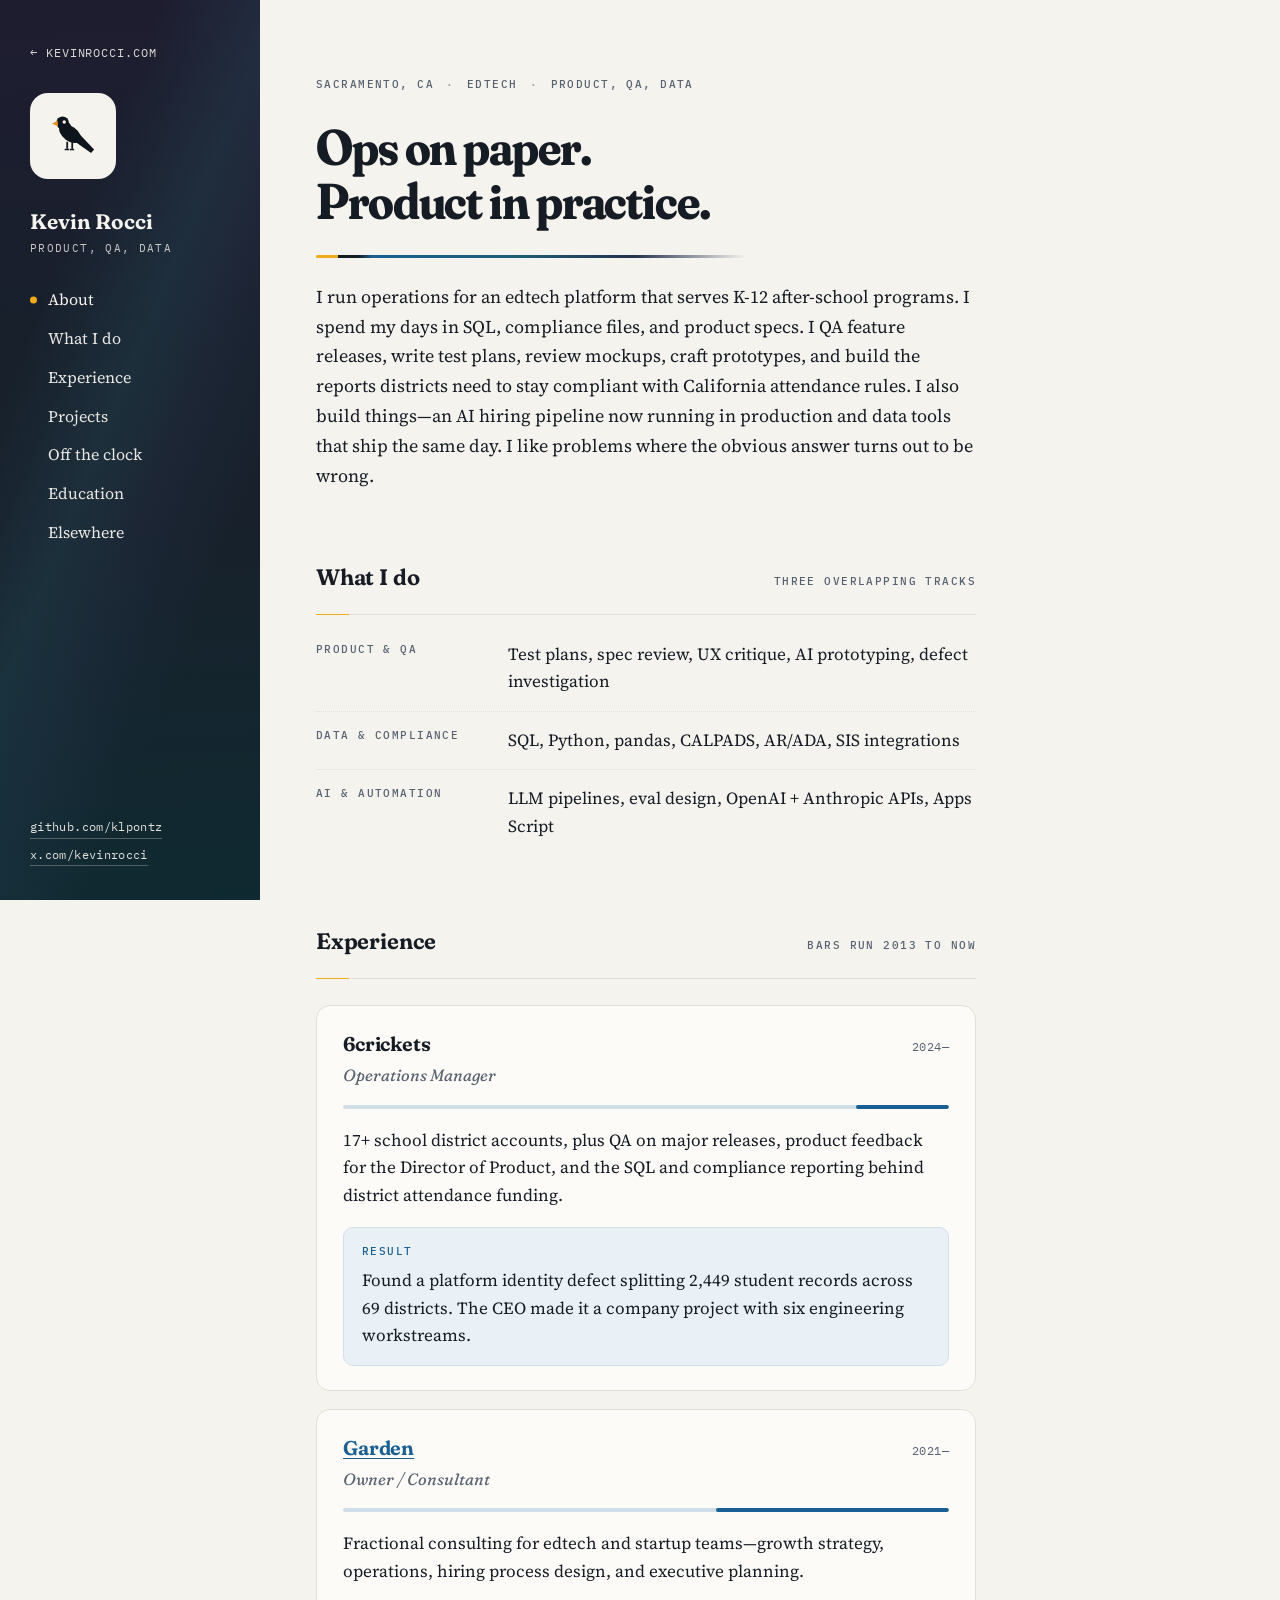
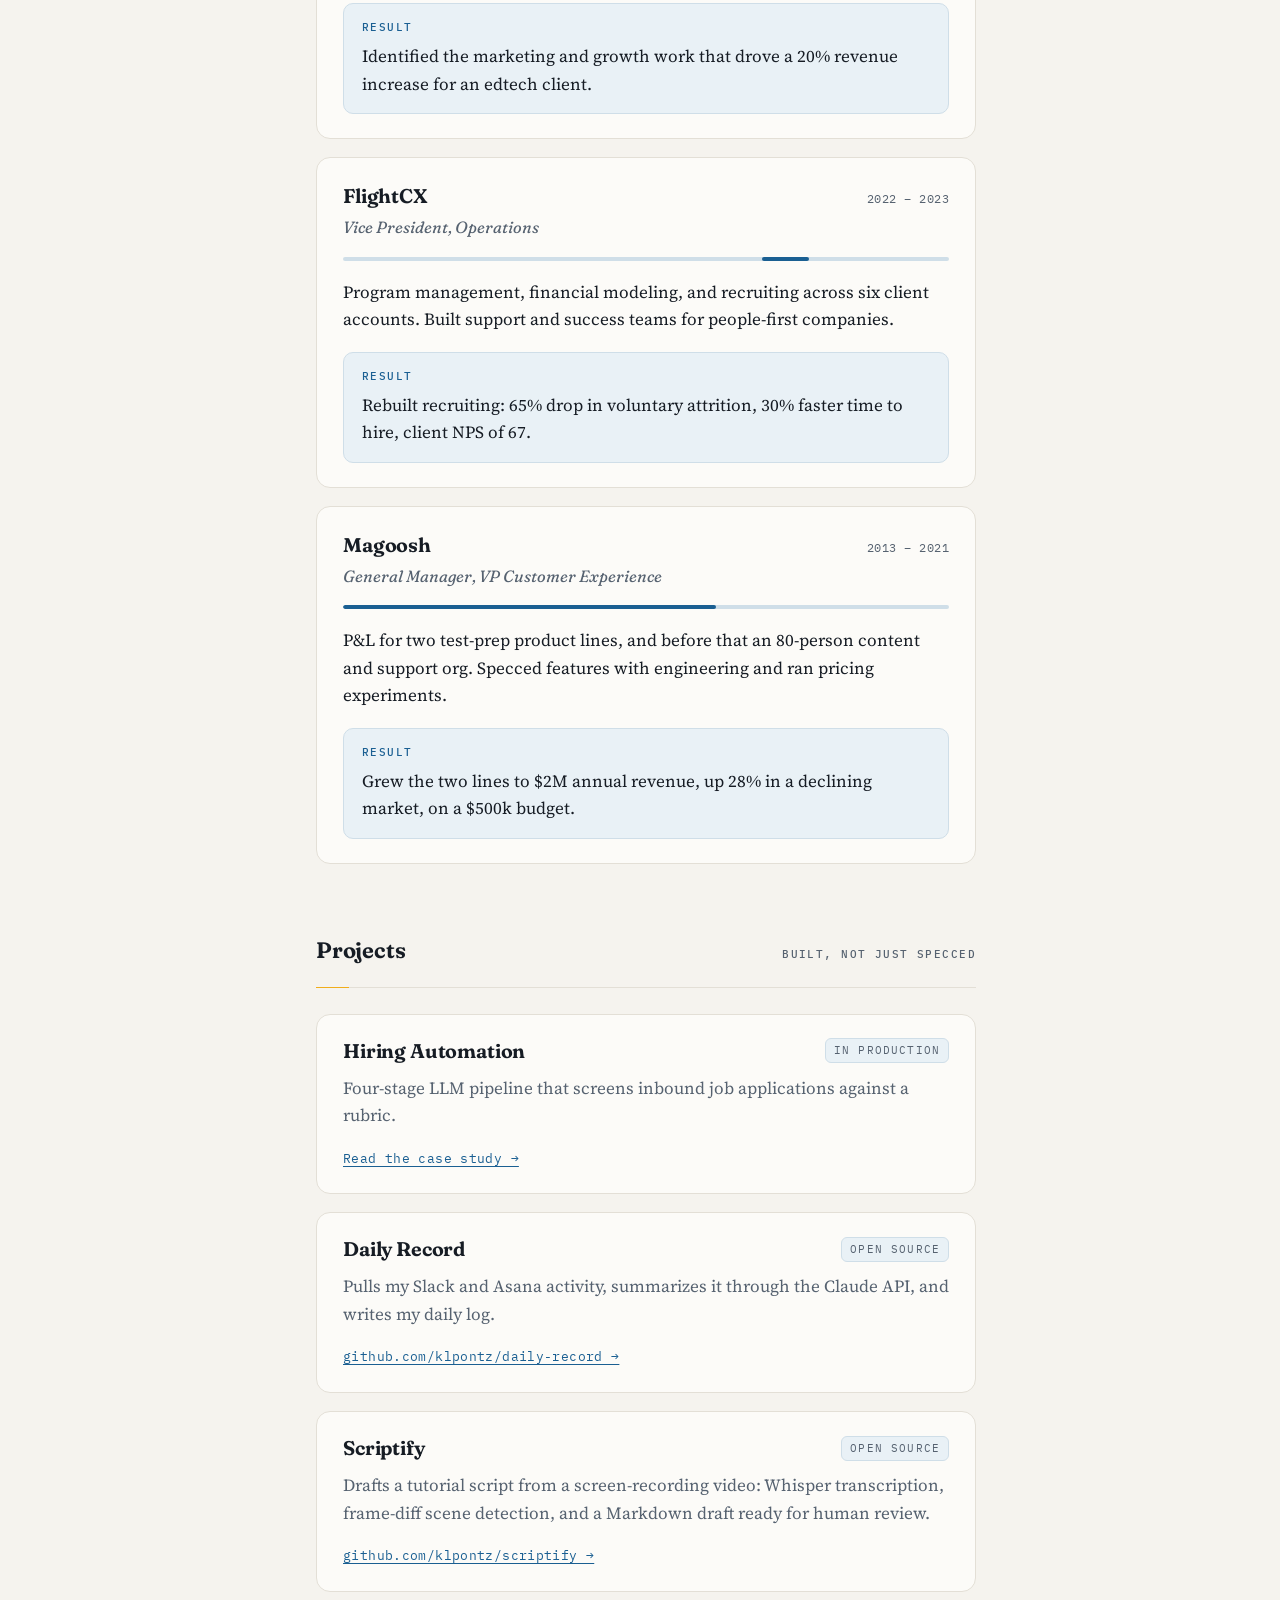
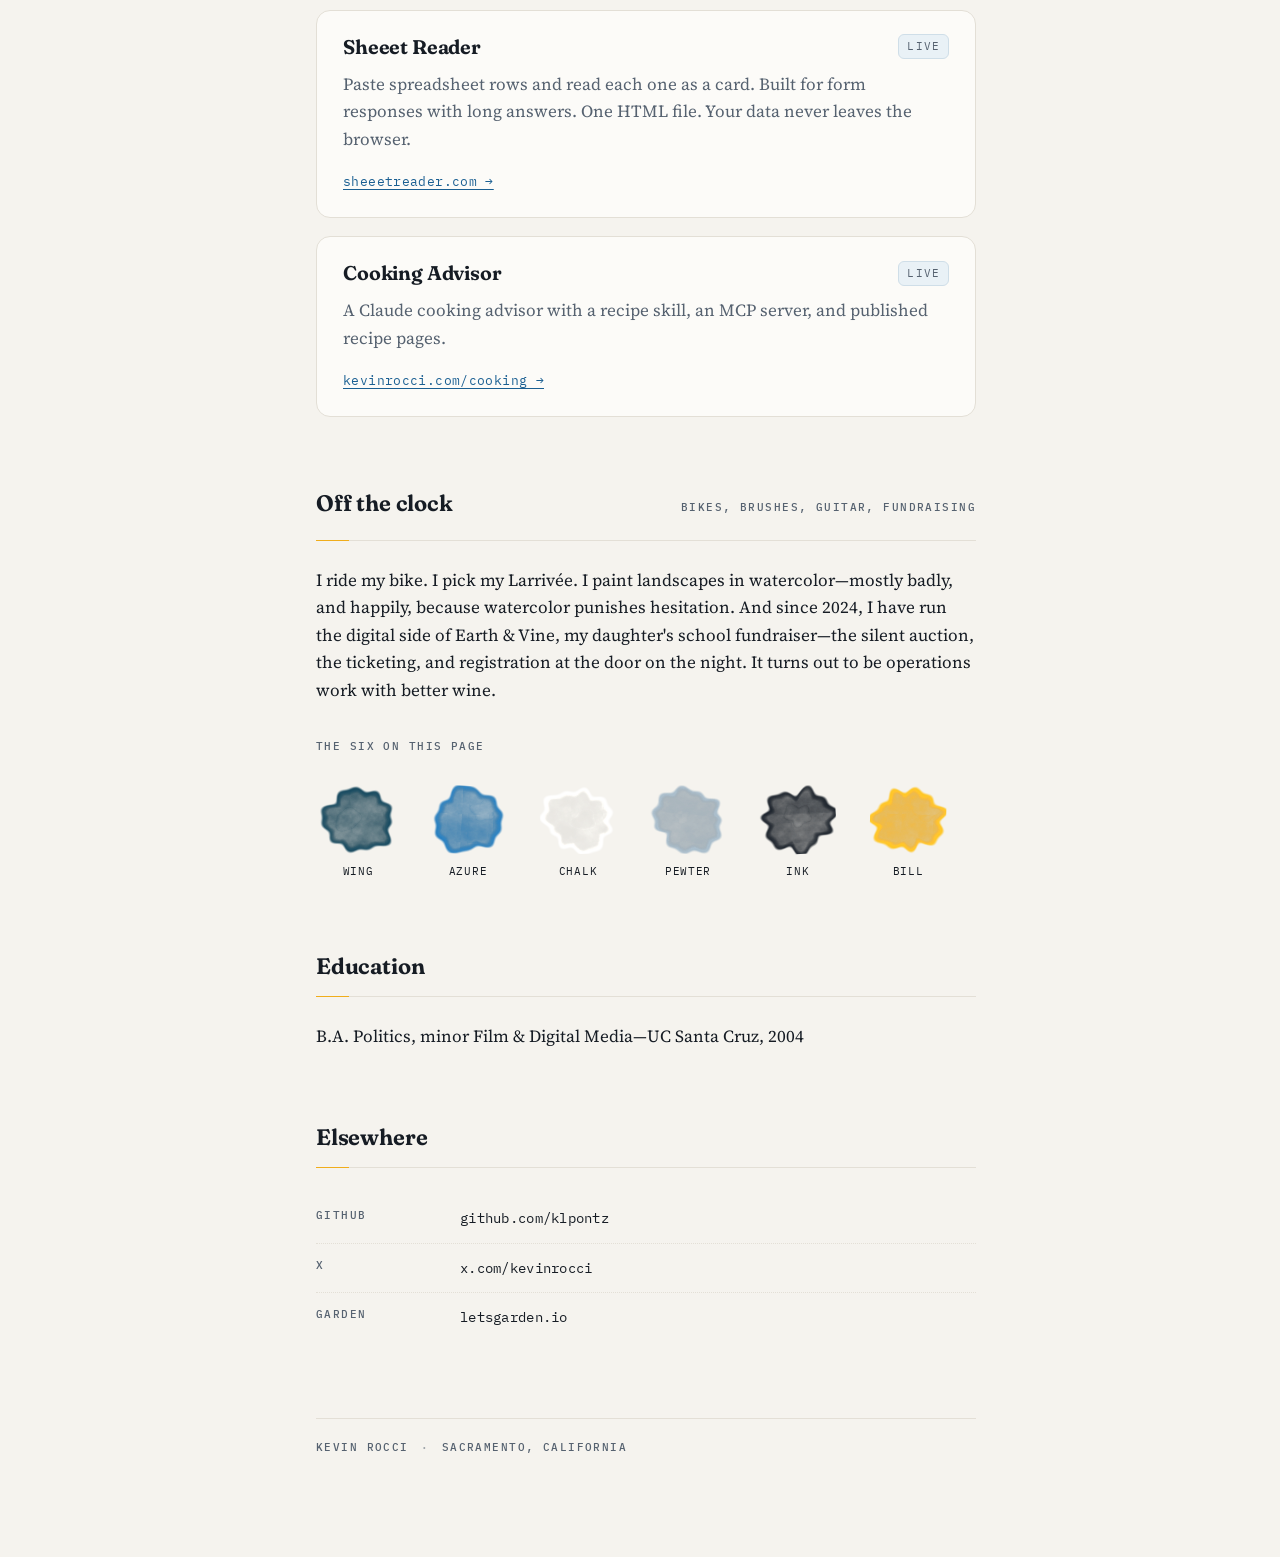
==== commit af2b2e4d: "Add Sheeet Reader to Projects Co-Authored-By: Claude Opus 5.5 <noreply@anthropic.com> Claude-Session" ====
--- a/work/index.html
+++ b/work/index.html
@@ -182,6 +182,15 @@
 
           <article class="card">
             <div class="card-head">
+              <h3>Sheeet Reader</h3>
+              <span class="tag">Live</span>
+            </div>
+            <p class="did">Paste spreadsheet rows and read each one as a card. Built for form responses with long answers. One HTML file. Your data never leaves the browser.</p>
+            <p class="go-row"><a class="go" href="https://sheeetreader.com/">sheeetreader.com &rarr;</a></p>
+          </article>
+
+          <article class="card">
+            <div class="card-head">
               <h3>Cooking Advisor</h3>
               <span class="tag">Live</span>
             </div>
